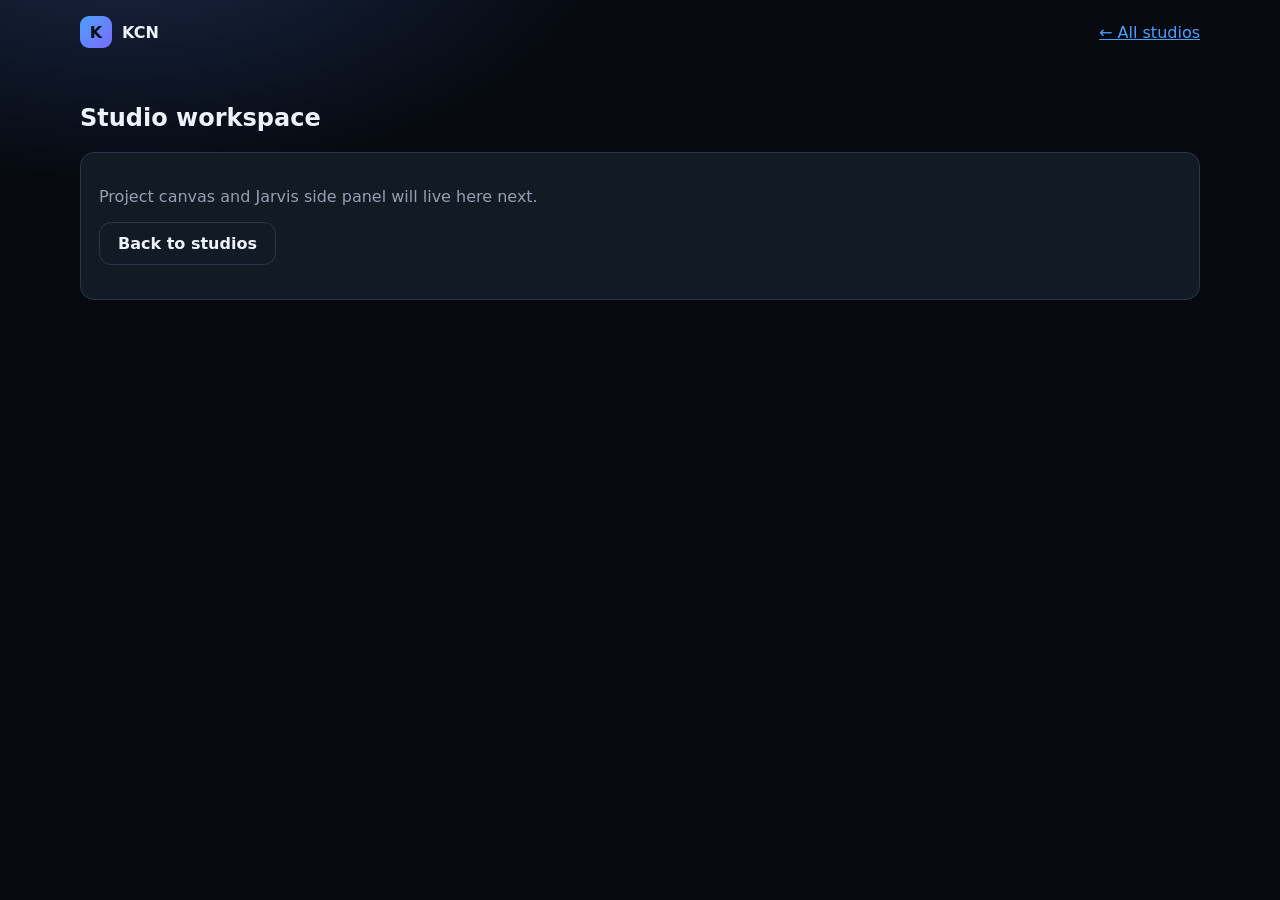
==== docs/workspace.html @ ed0cfe14 "Publish Studio Home to docs/ for GitHub Pages" ====
<!DOCTYPE html>
<html lang="en">
<head>
<meta charset="UTF-8"/>
<meta name="viewport" content="width=device-width, initial-scale=1"/>
<title>Workspace — KCN</title>
<style>
:root{--bg:#06090f;--card:#121a24;--border:#2a3648;--text:#eef3fa;--muted:#93a0b4;--accent:#4d9fff;--accent2:#7b6cff;--font:system-ui,sans-serif}
*{box-sizing:border-box}body{margin:0;font-family:var(--font);background:radial-gradient(900px 500px at 10% -10%,#1a2a4a 0%,transparent 55%),var(--bg);color:var(--text);min-height:100vh}
.container{width:min(1120px,92vw);margin:0 auto}.nav{display:flex;justify-content:space-between;padding:16px 0;align-items:center}
.brand{display:flex;align-items:center;gap:10px;font-weight:800;color:var(--text);text-decoration:none}
.brand-mark{width:32px;height:32px;border-radius:9px;background:linear-gradient(135deg,var(--accent),var(--accent2));display:grid;place-items:center;color:#061018;font-weight:900}
.btn{display:inline-flex;padding:11px 18px;border-radius:12px;font-weight:700;text-decoration:none}
.btn-ghost{border:1px solid var(--border);color:var(--text)}.card{background:var(--card);border:1px solid var(--border);border-radius:14px;padding:18px}
a{color:var(--accent)}
</style>
</head>
<body>
<div class="container">
<nav class="nav">
  <a class="brand" href="index.html"><span class="brand-mark">K</span> KCN</a>
  <a href="index.html">← All studios</a>
</nav>
<section style="padding:20px 0">
  <h2 id="title">Studio workspace</h2>
  <p style="color:var(--muted)" id="info"></p>
  <div class="card" style="margin-top:16px">
    <p style="color:var(--muted)">Project canvas and Jarvis side panel will live here next.</p>
    <p style="margin-top:14px"><a class="btn btn-ghost" href="index.html">Back to studios</a></p>
  </div>
</section>
</div>
<script>
const studio=new URLSearchParams(location.search).get('studio')||'SUB-BUILD';
const names={SUB-BUILD:'Build & Habitat',SUB-AUTO:'Automotive',SUB-MARINE:'Marine',SUB-AERO:'Aerospace',SUB-ROBOTICS:'Robotics & RC',SUB-SOFTWARE:'Software Engineering',SUB-COMPLETE:'Complete Creator'};
document.getElementById('title').textContent=(names[studio]||studio)+' workspace';
document.getElementById('info').textContent='Studio: '+studio;
</script>
</body>
</html>
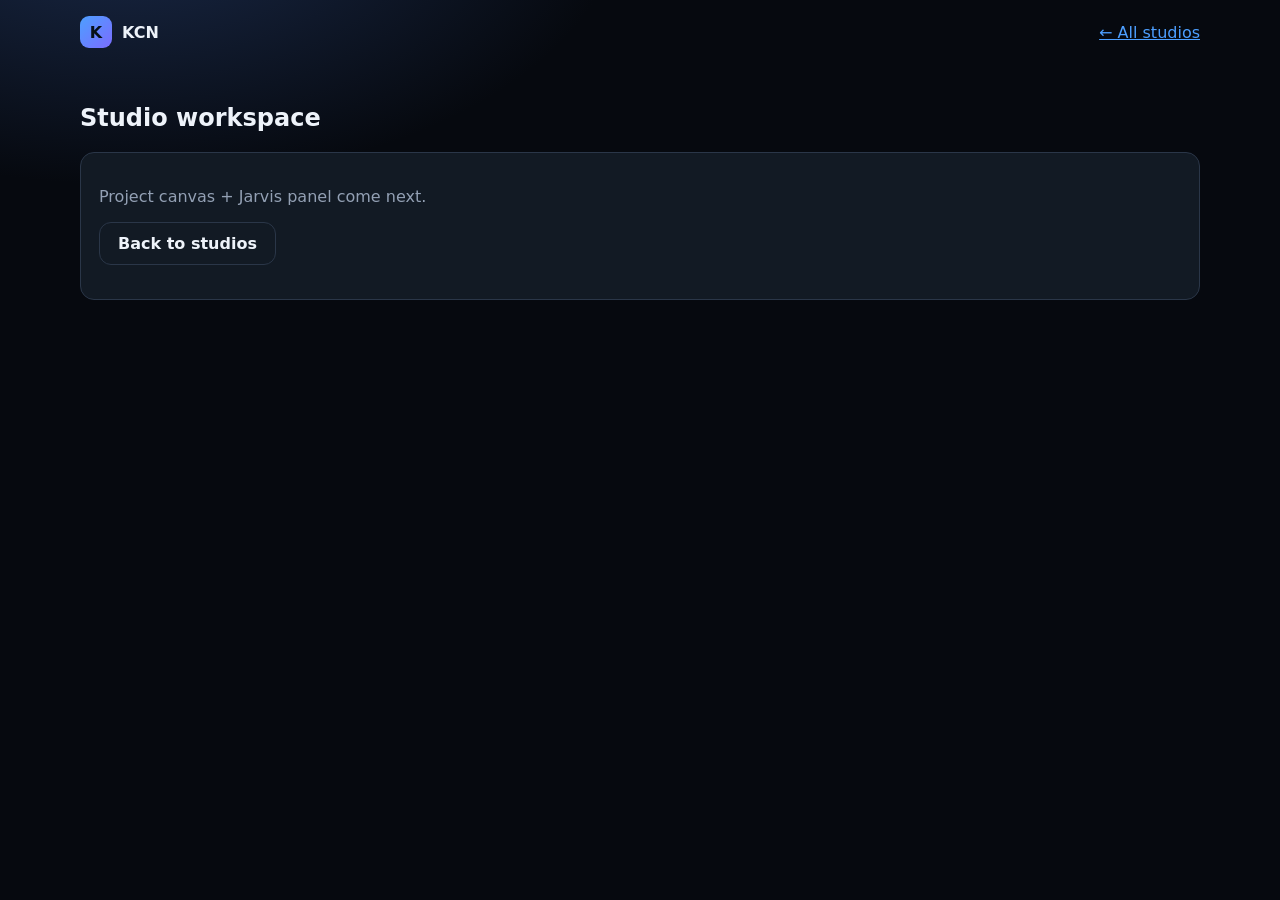
==== commit 70e9c852: "Add GitHub Pages auto-deploy workflow" ====
--- a/docs/workspace.html
+++ b/docs/workspace.html
@@ -10,24 +10,20 @@
 .container{width:min(1120px,92vw);margin:0 auto}.nav{display:flex;justify-content:space-between;padding:16px 0;align-items:center}
 .brand{display:flex;align-items:center;gap:10px;font-weight:800;color:var(--text);text-decoration:none}
 .brand-mark{width:32px;height:32px;border-radius:9px;background:linear-gradient(135deg,var(--accent),var(--accent2));display:grid;place-items:center;color:#061018;font-weight:900}
-.btn{display:inline-flex;padding:11px 18px;border-radius:12px;font-weight:700;text-decoration:none}
-.btn-ghost{border:1px solid var(--border);color:var(--text)}.card{background:var(--card);border:1px solid var(--border);border-radius:14px;padding:18px}
-a{color:var(--accent)}
+.btn{display:inline-flex;padding:11px 18px;border-radius:12px;font-weight:700;text-decoration:none;border:1px solid var(--border);color:var(--text)}
+.card{background:var(--card);border:1px solid var(--border);border-radius:14px;padding:18px}a{color:var(--accent)}
 </style>
 </head>
 <body>
 <div class="container">
-<nav class="nav">
-  <a class="brand" href="index.html"><span class="brand-mark">K</span> KCN</a>
-  <a href="index.html">← All studios</a>
-</nav>
+<nav class="nav"><a class="brand" href="index.html"><span class="brand-mark">K</span> KCN</a><a href="index.html">← All studios</a></nav>
 <section style="padding:20px 0">
-  <h2 id="title">Studio workspace</h2>
-  <p style="color:var(--muted)" id="info"></p>
-  <div class="card" style="margin-top:16px">
-    <p style="color:var(--muted)">Project canvas and Jarvis side panel will live here next.</p>
-    <p style="margin-top:14px"><a class="btn btn-ghost" href="index.html">Back to studios</a></p>
-  </div>
+<h2 id="title">Studio workspace</h2>
+<p style="color:var(--muted)" id="info"></p>
+<div class="card" style="margin-top:16px">
+<p style="color:var(--muted)">Project canvas + Jarvis panel come next.</p>
+<p style="margin-top:14px"><a class="btn" href="index.html">Back to studios</a></p>
+</div>
 </section>
 </div>
 <script>
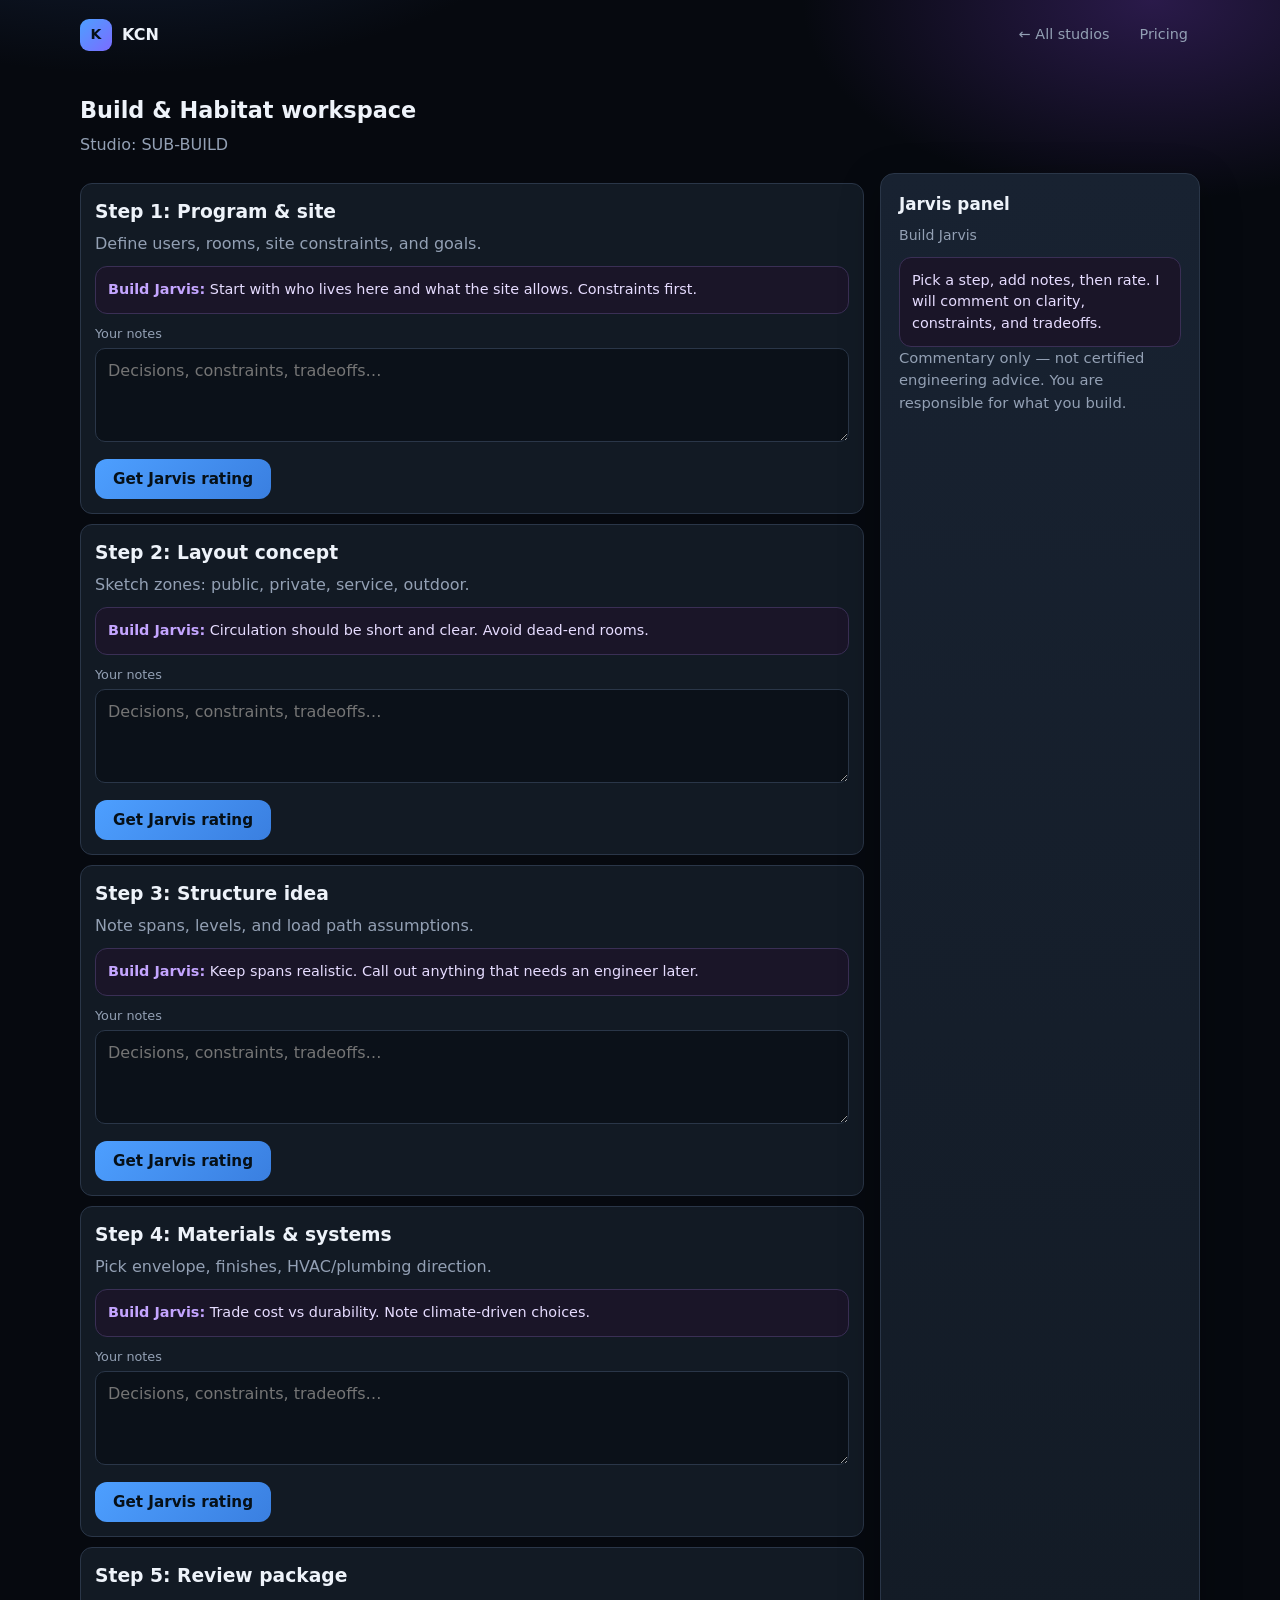
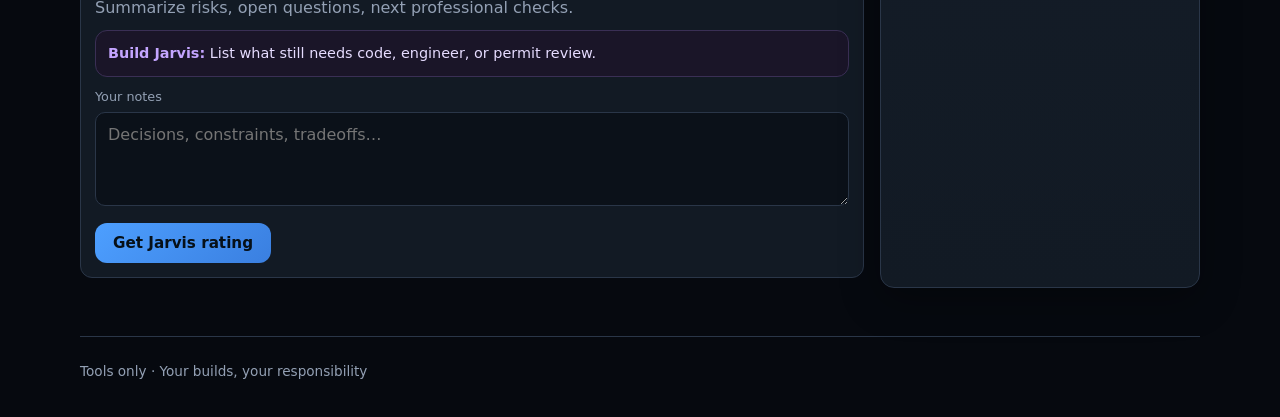
==== commit 1b2e7929: "Add app.css and full Jarvis workspace" ====
--- a/docs/workspace.html
+++ b/docs/workspace.html
@@ -4,33 +4,139 @@
 <meta charset="UTF-8"/>
 <meta name="viewport" content="width=device-width, initial-scale=1"/>
 <title>Workspace — KCN</title>
-<style>
-:root{--bg:#06090f;--card:#121a24;--border:#2a3648;--text:#eef3fa;--muted:#93a0b4;--accent:#4d9fff;--accent2:#7b6cff;--font:system-ui,sans-serif}
-*{box-sizing:border-box}body{margin:0;font-family:var(--font);background:radial-gradient(900px 500px at 10% -10%,#1a2a4a 0%,transparent 55%),var(--bg);color:var(--text);min-height:100vh}
-.container{width:min(1120px,92vw);margin:0 auto}.nav{display:flex;justify-content:space-between;padding:16px 0;align-items:center}
-.brand{display:flex;align-items:center;gap:10px;font-weight:800;color:var(--text);text-decoration:none}
-.brand-mark{width:32px;height:32px;border-radius:9px;background:linear-gradient(135deg,var(--accent),var(--accent2));display:grid;place-items:center;color:#061018;font-weight:900}
-.btn{display:inline-flex;padding:11px 18px;border-radius:12px;font-weight:700;text-decoration:none;border:1px solid var(--border);color:var(--text)}
-.card{background:var(--card);border:1px solid var(--border);border-radius:14px;padding:18px}a{color:var(--accent)}
-</style>
+<link rel="stylesheet" href="app.css"/>
 </head>
 <body>
 <div class="container">
-<nav class="nav"><a class="brand" href="index.html"><span class="brand-mark">K</span> KCN</a><a href="index.html">← All studios</a></nav>
-<section style="padding:20px 0">
-<h2 id="title">Studio workspace</h2>
-<p style="color:var(--muted)" id="info"></p>
-<div class="card" style="margin-top:16px">
-<p style="color:var(--muted)">Project canvas + Jarvis panel come next.</p>
-<p style="margin-top:14px"><a class="btn" href="index.html">Back to studios</a></p>
-</div>
+<nav class="nav">
+  <a class="brand" href="index.html"><span class="brand-mark">K</span> KCN</a>
+  <div class="nav-links">
+    <a href="studios.html">← All studios</a>
+    <a href="pricing.html">Pricing</a>
+  </div>
+</nav>
+<section class="section">
+  <h2 id="title">Workspace</h2>
+  <p class="sub" id="subtitle">Follow steps, write notes, get Jarvis ratings.</p>
+  <div class="workspace-layout">
+    <div id="steps"></div>
+    <div class="card panel">
+      <h3 style="margin:0 0 8px">Jarvis panel</h3>
+      <p style="color:var(--muted);font-size:.88rem;margin:0 0 10px" id="jarvisName">—</p>
+      <div id="panelMsg" class="jarvis-box">Pick a step, add notes, then rate. I will comment on clarity, constraints, and tradeoffs.</div>
+      <p class="legal">Commentary only — not certified engineering advice. You are responsible for what you build.</p>
+    </div>
+  </div>
 </section>
+<footer class="footer">Tools only · Your builds, your responsibility</footer>
 </div>
 <script>
-const studio=new URLSearchParams(location.search).get('studio')||'SUB-BUILD';
-const names={SUB-BUILD:'Build & Habitat',SUB-AUTO:'Automotive',SUB-MARINE:'Marine',SUB-AERO:'Aerospace',SUB-ROBOTICS:'Robotics & RC',SUB-SOFTWARE:'Software Engineering',SUB-COMPLETE:'Complete Creator'};
-document.getElementById('title').textContent=(names[studio]||studio)+' workspace';
-document.getElementById('info').textContent='Studio: '+studio;
+const META = {
+  'SUB-BUILD': { name:'Build & Habitat', jarvis:'Build Jarvis', steps:[
+    {id:1,name:'Program & site',instruction:'Define users, rooms, site constraints, and goals.',comment:'Start with who lives here and what the site allows. Constraints first.'},
+    {id:2,name:'Layout concept',instruction:'Sketch zones: public, private, service, outdoor.',comment:'Circulation should be short and clear. Avoid dead-end rooms.'},
+    {id:3,name:'Structure idea',instruction:'Note spans, levels, and load path assumptions.',comment:'Keep spans realistic. Call out anything that needs an engineer later.'},
+    {id:4,name:'Materials & systems',instruction:'Pick envelope, finishes, HVAC/plumbing direction.',comment:'Trade cost vs durability. Note climate-driven choices.'},
+    {id:5,name:'Review package',instruction:'Summarize risks, open questions, next professional checks.',comment:'List what still needs code, engineer, or permit review.'}
+  ]},
+  'SUB-AUTO': { name:'Automotive', jarvis:'Auto Jarvis', steps:[
+    {id:1,name:'Mission profile',instruction:'Define vehicle type, payload, range, and use case.',comment:'Mission drives packaging. Be specific about duty cycle.'},
+    {id:2,name:'Architecture',instruction:'Layout: ICE/EV, wheelbase, seating, storage.',comment:'Balance mass, center of gravity, and packaging conflicts.'},
+    {id:3,name:'Powertrain concept',instruction:'Power source, drive, rough performance targets.',comment:'State assumptions. Safety margins matter.'},
+    {id:4,name:'Chassis & safety',instruction:'Structure, crash considerations, suspension sketch.',comment:'Flag anything that needs professional structural review.'},
+    {id:5,name:'Review',instruction:'Risks, tests, regulatory notes.',comment:'List validation steps before any real build.'}
+  ]},
+  'SUB-MARINE': { name:'Marine', jarvis:'Marine Jarvis', steps:[
+    {id:1,name:'Vessel mission',instruction:'Type, waters, range, crew, payload.',comment:'Mission and sea state define the hull.'},
+    {id:2,name:'Hull concept',instruction:'Length, form, stability notes.',comment:'Stability is non-negotiable. Note freeboard and draft.'},
+    {id:3,name:'Propulsion',instruction:'Power, props, energy storage.',comment:'Match power to displacement and duty.'},
+    {id:4,name:'Systems',instruction:'Safety, bilge, navigation, habitability.',comment:'Redundancy on critical systems.'},
+    {id:5,name:'Review',instruction:'Risks and surveyor/engineer checks.',comment:'Real vessels need certified review.'}
+  ]},
+  'SUB-AERO': { name:'Aerospace', jarvis:'Aero Jarvis', steps:[
+    {id:1,name:'Flight mission',instruction:'Aircraft class, range, payload, altitude.',comment:'Mission sets wing and power needs.'},
+    {id:2,name:'Configuration',instruction:'Layout: wing, prop/jet, control surfaces.',comment:'Keep CG and control authority in mind.'},
+    {id:3,name:'Structures sketch',instruction:'Primary structure and materials direction.',comment:'Loads are serious — mark what needs analysis.'},
+    {id:4,name:'Systems',instruction:'Power, avionics, safety.',comment:'Redundancy and failure modes matter.'},
+    {id:5,name:'Review',instruction:'Risks, certification path notes.',comment:'Not flight-ready without proper engineering.'}
+  ]},
+  'SUB-ROBOTICS': { name:'Robotics & RC', jarvis:'Robotics Jarvis', steps:[
+    {id:1,name:'Task definition',instruction:'What the robot must do, environment, constraints.',comment:'Task clarity beats fancy hardware.'},
+    {id:2,name:'Kinematics',instruction:'DOF, actuators, workspace.',comment:'Keep degrees of freedom minimal for the job.'},
+    {id:3,name:'Sensing & control',instruction:'Sensors, control loop, safety stops.',comment:'Always define a safe stop condition.'},
+    {id:4,name:'Power & structure',instruction:'Battery, frame, thermal.',comment:'Mass budget early.'},
+    {id:5,name:'Test plan',instruction:'Bench tests before field.',comment:'Prove each subsystem before integration.'}
+  ]},
+  'SUB-SOFTWARE': { name:'Software Engineering', jarvis:'Code Jarvis', steps:[
+    {id:1,name:'Problem & users',instruction:'Who is this for and what job does it do?',comment:'Write the user story in one sentence.'},
+    {id:2,name:'Architecture',instruction:'Modules, data, APIs, hosting sketch.',comment:'Separate concerns. Keep the core small.'},
+    {id:3,name:'Data model',instruction:'Entities, relationships, storage.',comment:'Model the real world first, then optimize.'},
+    {id:4,name:'Security & ops',instruction:'Auth, secrets, monitoring, backups.',comment:'Threat model the obvious paths.'},
+    {id:5,name:'Ship checklist',instruction:'Tests, rollout, rollback.',comment:'Define done: tests green + rollback path.'}
+  ]},
+  'SUB-COMPLETE': { name:'Complete Creator', jarvis:'Master Jarvis', steps:[
+    {id:1,name:'Vision',instruction:'What are you creating and for whom?',comment:'One clear outcome beats ten vague ideas.'},
+    {id:2,name:'Domain mix',instruction:'Which studios do you need this week?',comment:'Sequence work: concept → constraints → build.'},
+    {id:3,name:'Risk map',instruction:'Technical, legal, safety, cost risks.',comment:'Name the top three risks and owners.'},
+    {id:4,name:'Prototype plan',instruction:'Smallest testable version.',comment:'Ship a slice, learn, then expand.'},
+    {id:5,name:'Next experts',instruction:'Who must review before real-world use?',comment:'Know when to call professionals.'}
+  ]}
+};
+function rateNotes(notes) {
+  let score = 4;
+  const breakdown = [];
+  const t = (notes || '').trim();
+  const len = t.length;
+  if (len > 40) { score += 1; breakdown.push({d:'Detail length',delta:+1}); }
+  if (len > 120) { score += 1; breakdown.push({d:'Rich notes',delta:+1}); }
+  if (len < 15) { score -= 1; breakdown.push({d:'Too short',delta:-1}); }
+  const signals = [
+    [/because|since|so that/i, 'Reasoning', 1],
+    [/constraint|limit|budget|cost/i, 'Constraints', 1],
+    [/safety|risk|fail|margin/i, 'Safety/risk', 1],
+    [/user|customer|crew|pilot|driver/i, 'User focus', 1],
+    [/test|validate|measure/i, 'Testing', 1],
+    [/trade.?off|vs\.|versus|alternative/i, 'Tradeoffs', 1]
+  ];
+  signals.forEach(([re, label, d]) => {
+    if (re.test(t)) { score += d; breakdown.push({d:label, delta:+d}); }
+  });
+  score = Math.max(1, Math.min(10, score));
+  let commentary = score >= 8
+    ? 'Strong notes — constraints and reasoning are visible. Keep refining risks.'
+    : score >= 5
+    ? 'Solid start. Add constraints, tradeoffs, and what you will test next.'
+    : 'Too thin. Write goals, constraints, and one concrete decision.';
+  return { score, breakdown, commentary };
+}
+const studio = new URLSearchParams(location.search).get('studio') || 'SUB-BUILD';
+const data = META[studio] || META['SUB-BUILD'];
+document.getElementById('title').textContent = data.name + ' workspace';
+document.getElementById('subtitle').textContent = 'Studio: ' + studio;
+document.getElementById('jarvisName').textContent = data.jarvis;
+document.getElementById('steps').innerHTML = data.steps.map(s => `
+  <div class="step" id="step-${s.id}">
+    <h3 style="margin:0 0 6px">Step ${s.id}: ${s.name}</h3>
+    <p style="color:var(--muted);margin:0 0 8px">${s.instruction}</p>
+    <div class="jarvis-box"><strong>${data.jarvis}:</strong> ${s.comment}</div>
+    <label>Your notes</label>
+    <textarea rows="3" id="notes-${s.id}" placeholder="Decisions, constraints, tradeoffs…"></textarea>
+    <button class="btn btn-primary" type="button" style="margin-top:10px" onclick="doRate(${s.id})">Get Jarvis rating</button>
+    <div id="rating-${s.id}"></div>
+  </div>
+`).join('');
+function doRate(id) {
+  const notes = document.getElementById('notes-' + id).value;
+  const r = rateNotes(notes);
+  const bd = r.breakdown.map(b => b.d + ' (' + (b.delta>=0?'+':'') + b.delta + ')').join(' · ');
+  document.getElementById('rating-' + id).innerHTML = `
+    <div class="jarvis-box" style="margin-top:10px">
+      <div class="score">${r.score} / 10</div>
+      <strong>${data.jarvis}:</strong> ${r.commentary}
+      <div style="margin-top:8px;font-size:.82rem;color:var(--muted)">${bd || 'No signal bonuses yet'}</div>
+    </div>`;
+  document.getElementById('panelMsg').innerHTML = `<strong>${data.jarvis}:</strong> Step ${id} scored <span class="score" style="font-size:1rem">${r.score}/10</span>. ${r.commentary}`;
+}
 </script>
 </body>
 </html>
--- a/docs/app.css
+++ b/docs/app.css
@@ -0,0 +1,84 @@
+:root {
+  --bg: #06090f; --card: #121a24; --card2: #182231; --border: #2a3648;
+  --text: #eef3fa; --muted: #93a0b4; --accent: #4d9fff; --accent2: #7b6cff;
+  --ok: #3dd68c; --warn: #f0b429; --jarvis: #c4a5ff;
+  --font: system-ui, -apple-system, "Segoe UI", Roboto, sans-serif;
+}
+* { box-sizing: border-box; }
+body {
+  margin: 0; font-family: var(--font); color: var(--text); min-height: 100vh;
+  background: radial-gradient(900px 500px at 10% -10%, #1a2a4a 0%, transparent 55%),
+              radial-gradient(700px 400px at 90% 0%, #2a1a4a 0%, transparent 50%), var(--bg);
+  line-height: 1.5;
+}
+a { color: var(--accent); text-decoration: none; }
+a:hover { text-decoration: underline; }
+.container { width: min(1120px, 92vw); margin: 0 auto; }
+.nav { display: flex; align-items: center; justify-content: space-between; padding: 16px 0; gap: 12px; flex-wrap: wrap; }
+.brand { display: flex; align-items: center; gap: 10px; font-weight: 800; color: var(--text); text-decoration: none; }
+.brand-mark {
+  width: 32px; height: 32px; border-radius: 9px;
+  background: linear-gradient(135deg, var(--accent), var(--accent2));
+  display: grid; place-items: center; color: #061018; font-weight: 900; font-size: 14px;
+}
+.nav-links { display: flex; gap: 6px; flex-wrap: wrap; align-items: center; }
+.nav-links a { color: var(--muted); padding: 8px 12px; border-radius: 999px; text-decoration: none; font-size: .9rem; }
+.nav-links a:hover, .nav-links a.active { color: var(--text); background: rgba(255,255,255,.06); }
+.btn {
+  display: inline-flex; align-items: center; justify-content: center; gap: 8px;
+  padding: 11px 18px; border-radius: 12px; border: 0; font-weight: 700; cursor: pointer;
+  font-size: .95rem; text-decoration: none !important; font-family: inherit;
+}
+.btn-primary { background: linear-gradient(135deg, var(--accent), #3a7fe0); color: #061018; }
+.btn-primary:hover { filter: brightness(1.08); }
+.btn-ghost { background: transparent; color: var(--text); border: 1px solid var(--border); }
+.hero { padding: 36px 0 20px; }
+.hero h1 { font-size: clamp(1.8rem, 4vw, 2.8rem); line-height: 1.15; margin: 0 0 12px; letter-spacing: -.02em; }
+.lead { color: var(--muted); font-size: 1.05rem; max-width: 620px; margin: 0 0 20px; }
+.actions { display: flex; gap: 12px; flex-wrap: wrap; margin-bottom: 24px; }
+.grid-3 { display: grid; grid-template-columns: repeat(3, 1fr); gap: 14px; }
+@media (max-width: 860px) { .grid-3 { grid-template-columns: 1fr; } }
+.card {
+  background: linear-gradient(180deg, var(--card2), var(--card));
+  border: 1px solid var(--border); border-radius: 14px; padding: 18px; box-shadow: 0 12px 40px rgba(0,0,0,.3);
+}
+.card h3 { margin: 0 0 8px; font-size: 1.05rem; }
+.card p { margin: 0; color: var(--muted); font-size: .92rem; }
+.section { padding: 24px 0 8px; }
+.section h2 { margin: 0 0 6px; font-size: 1.4rem; }
+.sub { color: var(--muted); margin: 0 0 16px; }
+.price { font-size: 1.5rem; font-weight: 800; color: var(--ok); }
+.price span { font-size: .85rem; color: var(--muted); font-weight: 500; }
+.pill-row { display: flex; gap: 8px; flex-wrap: wrap; margin-bottom: 14px; }
+.pill { font-size: .75rem; color: var(--muted); border: 1px solid var(--border); border-radius: 999px; padding: 5px 10px; background: rgba(255,255,255,.03); }
+.studio-grid { display: grid; grid-template-columns: repeat(auto-fill, minmax(250px, 1fr)); gap: 14px; margin-top: 16px; }
+.studio-card {
+  background: linear-gradient(165deg, #182231, #121a24); border: 1px solid var(--border);
+  border-radius: 16px; padding: 18px; display: flex; flex-direction: column; min-height: 210px;
+  transition: border-color .15s, transform .15s;
+}
+.studio-card:hover { border-color: #4a6a9a; transform: translateY(-2px); }
+.studio-icon { width: 42px; height: 42px; border-radius: 12px; display: grid; place-items: center; font-size: 1.3rem; margin-bottom: 10px; }
+.studio-card h2 { margin: 0 0 6px; font-size: 1.1rem; }
+.studio-card p { margin: 0; color: var(--muted); font-size: .88rem; flex: 1; }
+.studio-meta { display: flex; align-items: center; justify-content: space-between; margin-top: 12px; gap: 8px; flex-wrap: wrap; }
+.jarvis-tag { font-size: .72rem; color: var(--jarvis); background: #1a1528; border: 1px solid #3a2f55; padding: 4px 10px; border-radius: 999px; }
+.complete-banner {
+  margin: 18px 0; background: linear-gradient(120deg, #1a2040, #241838); border: 1px solid #3a4a7a;
+  border-radius: 16px; padding: 18px; display: flex; align-items: center; justify-content: space-between; gap: 14px; flex-wrap: wrap;
+}
+.footer { margin-top: 40px; padding: 24px 0 36px; border-top: 1px solid var(--border); color: var(--muted); font-size: .85rem; }
+.footer-grid { display: flex; justify-content: space-between; gap: 12px; flex-wrap: wrap; }
+label { display: block; font-size: .8rem; color: var(--muted); margin: 10px 0 5px; }
+textarea {
+  width: 100%; padding: 10px 12px; border-radius: 10px; border: 1px solid var(--border);
+  background: #0b1119; color: var(--text); font: inherit;
+}
+.workspace-layout { display: grid; grid-template-columns: 1fr 320px; gap: 16px; margin-top: 12px; }
+@media (max-width: 900px) { .workspace-layout { grid-template-columns: 1fr; } }
+.step { border: 1px solid var(--border); border-radius: 12px; padding: 14px; margin: 10px 0; background: var(--card); }
+.jarvis-box { margin-top: 10px; padding: 12px; border-radius: 12px; background: #1a1528; border: 1px solid #3a2f55; color: #e6dcff; font-size: .9rem; }
+.jarvis-box strong { color: var(--jarvis); }
+.score { font-size: 1.4rem; font-weight: 800; color: var(--ok); }
+.panel { position: sticky; top: 12px; }
+.legal { font-size: .78rem; color: var(--muted); margin-top: 12px; }
